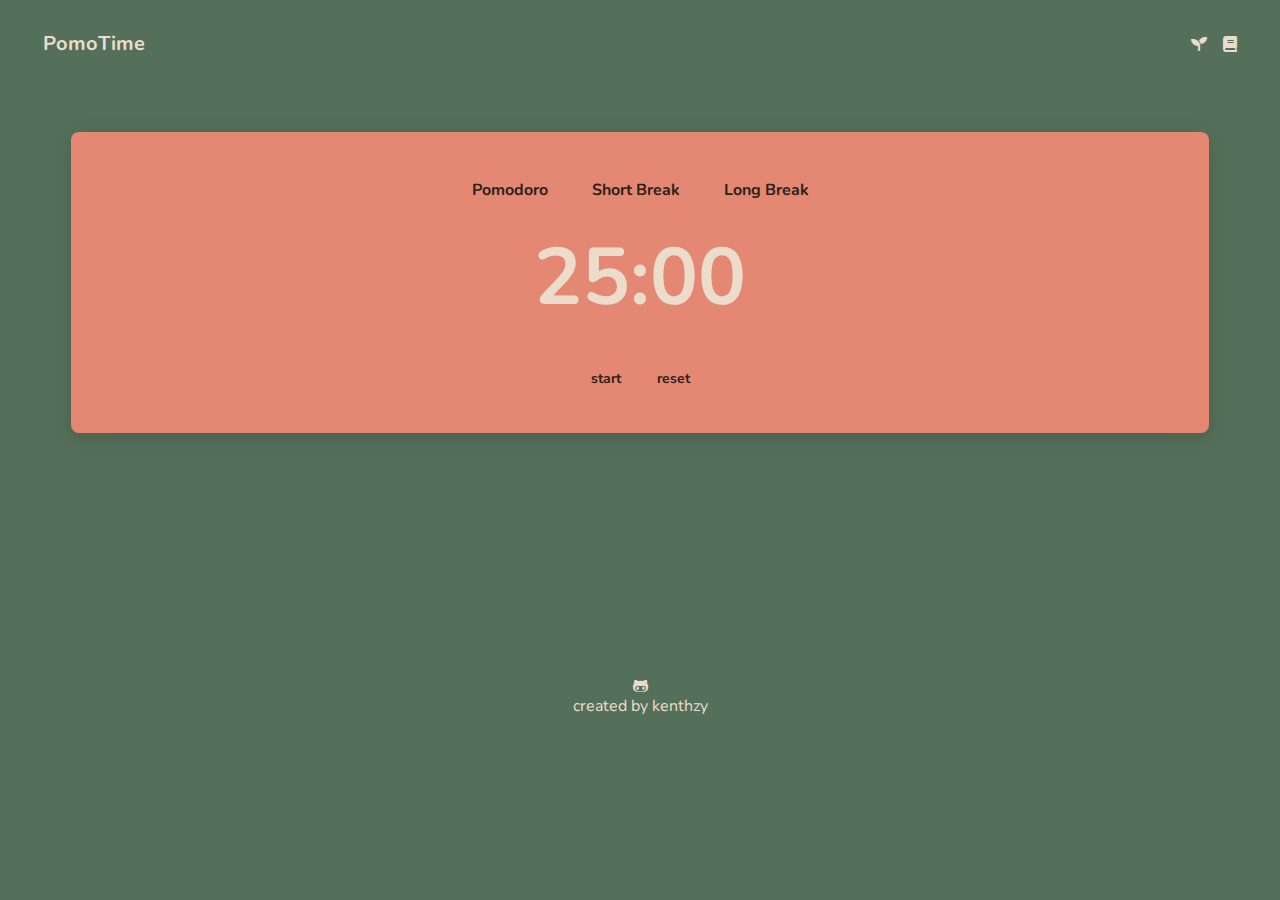
==== index.html @ 982509ae "Update index.html" ====
<html lang="en">
  <head>
    <title>PomoTime</title>
    <meta name="author" content="Kenneth Gonzales">
    <meta name="description" content="PomoTime, an online tool that helps you stay focused and productive with the Pomodoro Technique." />
    <meta property="og:title" content="PomoTime | Your Productivity Timer" />
    <meta property="og:url" content="https://kenthzy.github.io/Pomo-Time/" />
    <meta property="og:image" content="https://kenthzy.github.io/Pomo-Time/assets/img/webpreview.png" />
    <link rel="icon" type="image/png" href="https://kenthzy.github.io/Pomo-Time/assets/img/web-logo.png">
    <meta property="og:locale" content="en_GB" />
    <meta property="og:type" content="website" />
    <meta property="og:description" content="PomoTime, an online productivity tool that helps you manage your work with the Pomodoro Technique. Stay focused and efficient with timed work and break sessions." />
    <meta name="keywords" content="Pomodoro timer, productivity timer, focus timer, time management, PomoTime, work timer, study timer, online timer, Pomodoro technique, free productivity tool">
    <meta charset="utf-8">
    <meta name="viewport" content="width=device-width, initial-scale=1.0">
    <link href="https://cdn.jsdelivr.net/npm/bootstrap@5.3.3/dist/css/bootstrap.min.css" rel="stylesheet" integrity="sha384-QWTKZyjpPEjISv5WaRU9OFeRpok6YctnYmDr5pNlyT2bRjXh0JMhjY6hW+ALEwIH" crossorigin="anonymous">
    <link rel="stylesheet" href="https://cdnjs.cloudflare.com/ajax/libs/font-awesome/6.0.0-beta3/css/all.min.css">
    <link rel="stylesheet" href="css/style.css">
  </head>
<body>
  <header>
    <nav class="navbar bg-transparent">
        <div class="container-fluid">
          <a class="navbar-brand" href="/Pomo-Time/index.html">PomoTime</a>
          <div class="icons-container">
            <i class="fa-solid fa-wand-magic" id="toggle-theme-button"></i>
            <a href="/Pomo-Time/about.html"><i class="fa-solid fa-book"></i></a>
          </div>
        </div>
      </nav>
  </header>
  <main>
    <div class="main-content">
    <div class="button-mode">
        <button type="button" class="btn btn-outline-success">Pomodoro</button>
        <button type="button" class="btn btn-outline-primary">Short Break</button>
        <button type="button" class="btn btn-outline-danger">Long Break</button>
    </div>
    <div class="time-text">
        <p>01:23</p>
    </div>
    <div class="button-action">
        <button type="button" class="btn btn-outline-warning btn-sm">start</button>
        <button type="button" class="btn btn-outline-warning btn-sm">reset</button>
    </div>
</div>
<div class="music-track">
  <iframe src="https://open.spotify.com/embed/playlist/4Zjli1P13J5mmSCD5iKAXK?utm_source=generator"  frameBorder="0"  allow="autoplay; clipboard-write; encrypted-media; fullscreen; picture-in-picture" loading="lazy"></iframe>
  
</div>

  </main>
  <script src="js/script.js"></script>
</body>
<footer>
  <a href="https://github.com/kenthzy" target="_blank">
    <i class="fa-brands fa-github-alt"></i>
  </a>
  <p>created by kenthzy</p>
</footer>
</html>
---- css/style.css ----
@import url('https://fonts.googleapis.com/css2?family=Nunito:wght@400;500;800&display=swap');

:root {
    /* COLORS */
    --primary-backgroundcolor: #55705A;
    --primary-color:  #E48873;
    --secondary-color: #ECDCCB;
    --text-color: #2B2119;
    /* SIZES */
    --header-size: 2rem;
    --text-size: 1rem;
    --small-text-size: .8rem;
    --big-text-size: 5rem;
    /* ROUNDNESS */
    --big-roundness: 8px;
    --xs-roundness: 4px;
    /* BOX-SHADOW */
    --box-shadow: rgba(17, 17, 26, 0.1) 0px 4px 16px 0px, rgba(17, 17, 26, 0.05) 0px 8px 32px 0px;
}
*{
    font-family: Nunito;

}
body {
    height: 100%;
    max-width: 1250px;
    padding: 1rem;
    margin: 0 auto;
    background-color: var(--primary-backgroundcolor);
    color: var(--secondary-color);
}
.navbar-brand{
    font-weight: bolder;
    color: var(--secondary-color);
}
.navbar-brand:hover{
    font-weight: bolder;
    color: var(--text-color);
}
.icons-container {
    display: flex;
    gap: 1rem; 
    align-items: baseline;
    cursor: pointer;
  }
.fa-wand-magic:hover, .fa-book:hover {
    color: var(--text-color);
  }
.main-content{
    background-color: var(--primary-color);
    box-shadow: var(--box-shadow);
    border-radius: var(--big-roundness);
    margin: 60px 40px 0px 40px;
    padding: 30px 0px 30px 0px;
}
.time-text{
    justify-content: center;
    display: flex;
}
.time-text p {
    font-size: var(--big-text-size);
    font-weight: bolder;
    color: var(--secondary-color);
}
.button-mode {
    justify-content: center;
    display: flex;
    flex-direction: row;    
}
.btn {
    margin: 10px;
    border: none;
    color: var(--text-color);
    font-weight: bold;
}
.btn:hover{
    background-color: var(--text-color);
}
.btn-sm {
    border: none;
    color: var(--text-color);
}
.btn:hover{
    background-color: var(--secondary-color);
    color: var(--text-color);
}
.btn-sm {
    border: none;
    color: var(--text-color);
}
.btn-sm:hover {
    background-color: var(--secondary-color);
    color: var(--text-color);
}
.button-action {
    display: flex;
    justify-content: center;
}
.btn-sm:active {
    background-color: var(--secondary-color)!important;
    color: var(--text-color)!important;
}
.btn:active {
    background-color: var(--secondary-color)!important;
    color: var(--text-color)!important;
}
.music-track {
    display: flex;
    justify-content: center;
    margin-top: 50px;
}
iframe {
    width: 75%;
    height: 15vh;
    border-radius:var(--big-roundness);
}
footer {
    display: flex; 
    justify-content: center; 
    margin-top: 60px; 
    flex-direction: column; 
    align-items: center
}
a {
    color: var(--secondary-color);
}
a:hover, i:hover {
    color: var(--text-color);
}

/*About Page*/
.guide-book {
    margin: 60px 50px 10px 50px;
    padding: 10px;
    text-align: justify;
    
}
.guide-book h1{
    margin-bottom: 20px;    
    font-weight: bold;
    font-size: var(--text-size);
    color: var(--primary-color);
}
.guide-book a{
    color: var(--text-color);
}
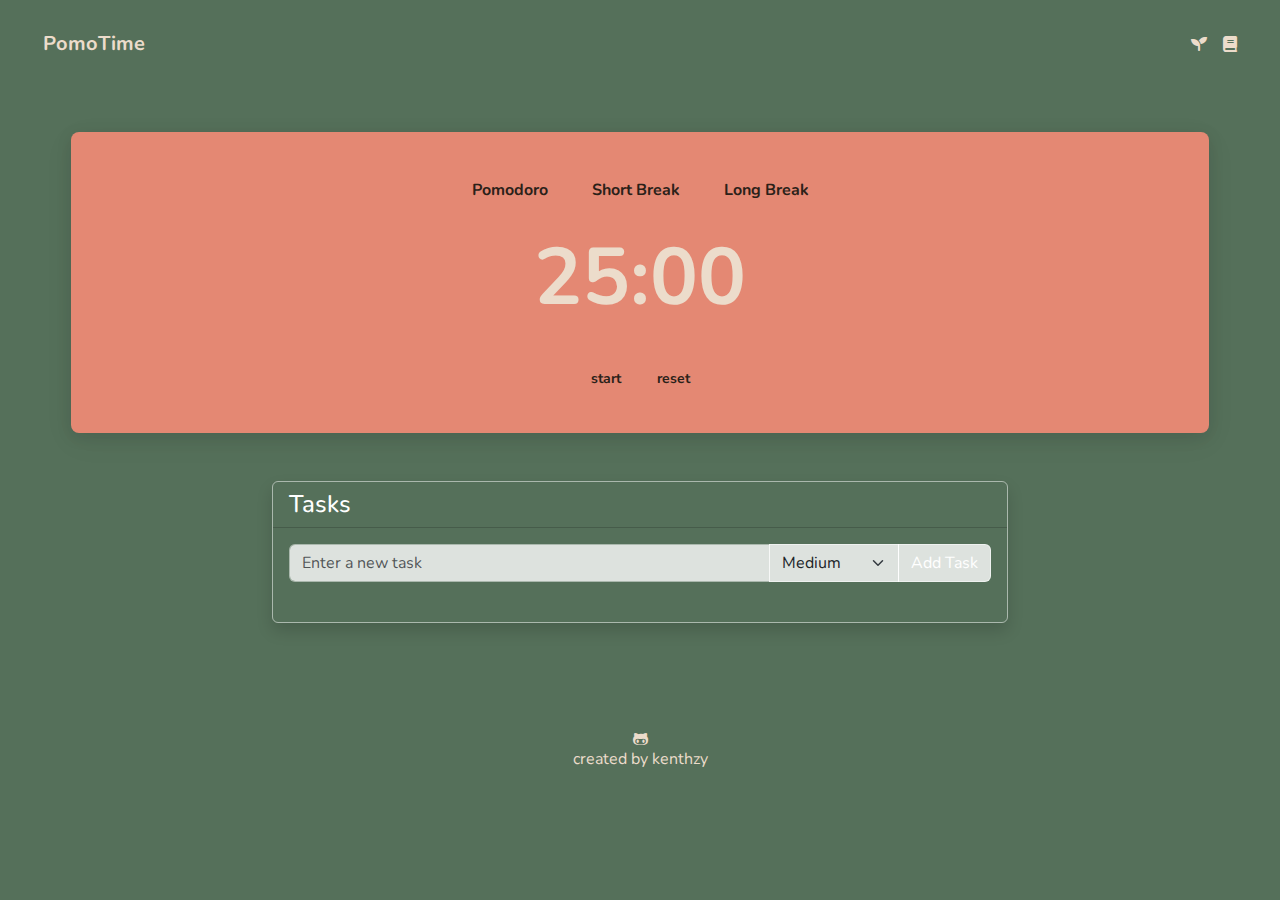
==== commit 770e93e0: "Add Task Manager functionality and update button styles" ====
--- a/index.html
+++ b/index.html
@@ -32,22 +32,48 @@
   <main>
     <div class="main-content">
     <div class="button-mode">
-        <button type="button" class="btn btn-outline-success">Pomodoro</button>
-        <button type="button" class="btn btn-outline-primary">Short Break</button>
-        <button type="button" class="btn btn-outline-danger">Long Break</button>
+        <button type="button" class="btn btn-outline-success btx">Pomodoro</button>
+        <button type="button" class="btn btn-outline-primary btx">Short Break</button>
+        <button type="button" class="btn btn-outline-danger btx">Long Break</button>
     </div>
     <div class="time-text">
         <p>01:23</p>
     </div>
     <div class="button-action">
-        <button type="button" class="btn btn-outline-warning btn-sm">start</button>
-        <button type="button" class="btn btn-outline-warning btn-sm">reset</button>
+        <button type="button" class="btn btn-outline-warning btn-sm btx">start</button>
+        <button type="button" class="btn btn-outline-warning btn-sm btx">reset</button>
     </div>
 </div>
-<div class="music-track">
-  <iframe src="https://open.spotify.com/embed/playlist/4Zjli1P13J5mmSCD5iKAXK?utm_source=generator"  frameBorder="0"  allow="autoplay; clipboard-write; encrypted-media; fullscreen; picture-in-picture" loading="lazy"></iframe>
+
+<!-- Task Manager -->
+<div class="task-manager">
+  <div class="container py-5">
+    <div class="row justify-content-center">
+        <div class="col-md-8">
+            <div class="card shadow bg-transparent">
+                <div class="card-header bg-transparent text-white">
+                    <h1 class="h4 mb-0">Tasks</h1>
+                </div>
+                <div class="card-body">
+                    <form id="taskForm" class="mb-4">
+                        <div class="input-group mb-3">
+                            <input type="text" id="taskInput" class="form-control" placeholder="Enter a new task" required>
+                            <select id="prioritySelect" class="form-select" style="max-width: 130px;">
+                                <option value="low">Low</option>
+                                <option value="medium" selected>Medium</option>
+                                <option value="high">High</option>
+                            </select>
+                            <button type="submit" class="btn btn-primary">Add Task</button>
+                        </div>
+                    </form>
+                    <ul id="taskList" class="list-group"></ul>
+                </div>
+            </div>
+        </div>
+    </div>
+</div>
+</div>
   
-</div>
 
   </main>
   <script src="js/script.js"></script>
--- a/css/style.css
+++ b/css/style.css
@@ -67,7 +67,7 @@
     display: flex;
     flex-direction: row;    
 }
-.btn {
+.btx{
     margin: 10px;
     border: none;
     color: var(--text-color);
@@ -144,3 +144,30 @@
 .guide-book a{
     color: var(--text-color);
 }
+
+/*Task Manager*/
+.task-manager .card {
+    background-color: rgba(255, 255, 255, 0.7); /* Semi-transparent white */
+    border: 1px solid rgba(255, 255, 255, 0.5); /* Light border for distinction */
+}
+
+.task-manager .card-header {
+    background-color: rgba(0, 0, 0, 0.5); /* Semi-transparent black for contrast */
+    color: white; /* Ensure text is readable */
+}
+
+.task-manager .form-control,
+.task-manager .form-select,
+.task-manager .btn {
+    background-color: rgba(255, 255, 255, 0.8); /* Slight transparency */
+    border: 1px solid rgba(255, 255, 255, 0.5);
+}
+
+.task-manager .list-group {
+    background-color: rgba(255, 255, 255, 0.6); /* Slightly more transparent */
+}
+
+.task-manager .list-group-item {
+    background-color: rgba(255, 255, 255, 0.8); /* Ensure tasks are distinguishable */
+    border: 1px solid rgba(200, 200, 200, 0.5); /* Subtle borders */
+}
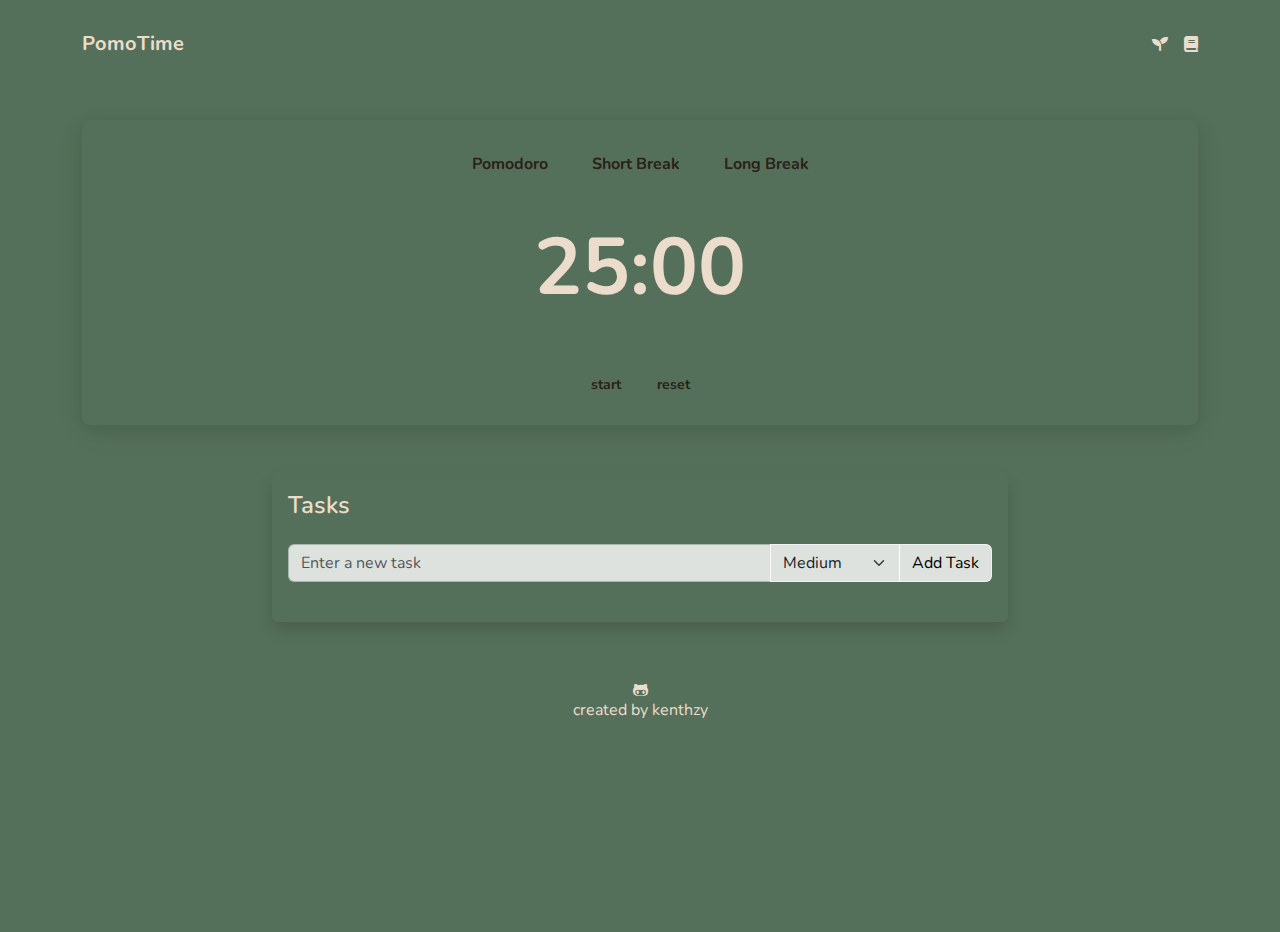
==== commit 36e3b423: "Refactor CSS styles and update HTML structure for improved layout and design" ====
--- a/index.html
+++ b/index.html
@@ -20,41 +20,48 @@
 <body>
   <header>
     <nav class="navbar bg-transparent">
-        <div class="container-fluid">
-          <a class="navbar-brand" href="/Pomo-Time/index.html">PomoTime</a>
-          <div class="icons-container">
-            <i class="fa-solid fa-wand-magic" id="toggle-theme-button"></i>
-            <a href="/Pomo-Time/about.html"><i class="fa-solid fa-book"></i></a>
-          </div>
+      <div class="container">
+        <a class="navbar-brand" href="/Pomo-Time/index.html">PomoTime</a>
+        <div class="icons-container">
+          <i class="fa-solid fa-wand-magic" id="toggle-theme-button"></i>
+          <a href="/Pomo-Time/about.html"><i class="fa-solid fa-book"></i></a>
         </div>
-      </nav>
+      </div>
+    </nav>
   </header>
+
+
   <main>
-    <div class="main-content">
-    <div class="button-mode">
-        <button type="button" class="btn btn-outline-success btx">Pomodoro</button>
-        <button type="button" class="btn btn-outline-primary btx">Short Break</button>
-        <button type="button" class="btn btn-outline-danger btx">Long Break</button>
+    <div class="container py-5 mb-0">
+      <div class="main-content" style="background-color: transparent;">
+        <div class="button-mode p-3">
+          <button type="button" class="btn btn-outline-success btx" style="background-color: transparent;">Pomodoro</button>
+          <button type="button" class="btn btn-outline-primary btx" style="background-color: transparent;">Short Break</button>
+          <button type="button" class="btn btn-outline-danger btx" style="background-color: transparent;">Long Break</button>
+        </div>
+        <div class="time-text" style="background-color: transparent;">
+          <p style="background-color: transparent;">01:23</p>
+        </div>
+        <div class="button-action p-3">
+          <button type="button" class="btn btn-outline-warning btn-sm btx" style="background-color: transparent;">start</button>
+          <button type="button" class="btn btn-outline-warning btn-sm btx" style="background-color: transparent;">reset</button>
+        </div>
+      </div>
     </div>
-    <div class="time-text">
-        <p>01:23</p>
-    </div>
-    <div class="button-action">
-        <button type="button" class="btn btn-outline-warning btn-sm btx">start</button>
-        <button type="button" class="btn btn-outline-warning btn-sm btx">reset</button>
-    </div>
-</div>
+  </main>
+
+  </main>
 
 <!-- Task Manager -->
 <div class="task-manager">
-  <div class="container py-5">
+  <div class="container">
     <div class="row justify-content-center">
         <div class="col-md-8">
             <div class="card shadow bg-transparent">
-                <div class="card-header bg-transparent text-white">
+                <div class="card-header bg-transparent ">
                     <h1 class="h4 mb-0">Tasks</h1>
                 </div>
-                <div class="card-body">
+                <div class="card-body bg-transparent">
                     <form id="taskForm" class="mb-4">
                         <div class="input-group mb-3">
                             <input type="text" id="taskInput" class="form-control" placeholder="Enter a new task" required>
@@ -63,7 +70,7 @@
                                 <option value="medium" selected>Medium</option>
                                 <option value="high">High</option>
                             </select>
-                            <button type="submit" class="btn btn-primary">Add Task</button>
+                            <button type="submit" class="btn btn-light task-btn">Add Task</button>
                         </div>
                     </form>
                     <ul id="taskList" class="list-group"></ul>
@@ -74,8 +81,6 @@
 </div>
 </div>
   
-
-  </main>
   <script src="js/script.js"></script>
 </body>
 <footer>
--- a/css/style.css
+++ b/css/style.css
@@ -15,7 +15,7 @@
     --big-roundness: 8px;
     --xs-roundness: 4px;
     /* BOX-SHADOW */
-    --box-shadow: rgba(17, 17, 26, 0.1) 0px 4px 16px 0px, rgba(17, 17, 26, 0.05) 0px 8px 32px 0px;
+    --box-shadow: rgba(0, 0, 0, 0.5);
 }
 *{
     font-family: Nunito;
@@ -23,9 +23,7 @@
 }
 body {
     height: 100%;
-    max-width: 1250px;
-    padding: 1rem;
-    margin: 0 auto;
+    margin: 1rem auto;
     background-color: var(--primary-backgroundcolor);
     color: var(--secondary-color);
 }
@@ -50,8 +48,7 @@
     background-color: var(--primary-color);
     box-shadow: var(--box-shadow);
     border-radius: var(--big-roundness);
-    margin: 60px 40px 0px 40px;
-    padding: 30px 0px 30px 0px;
+   
 }
 .time-text{
     justify-content: center;
@@ -146,13 +143,22 @@
 }
 
 /*Task Manager*/
+.h4{
+    margin-top: 10px;
+   color: var(--secondary-color);
+   font-weight: 600;
+}
 .task-manager .card {
-    background-color: rgba(255, 255, 255, 0.7); /* Semi-transparent white */
-    border: 1px solid rgba(255, 255, 255, 0.5); /* Light border for distinction */
+    border:  none;
+}
+
+.task-btn:active {
+    background-color: var(--text-color)!important;
+    color: var(--secondary-color)!important;
 }
 
 .task-manager .card-header {
-    background-color: rgba(0, 0, 0, 0.5); /* Semi-transparent black for contrast */
+    border: none; /* Light border for distinction */
     color: white; /* Ensure text is readable */
 }
 
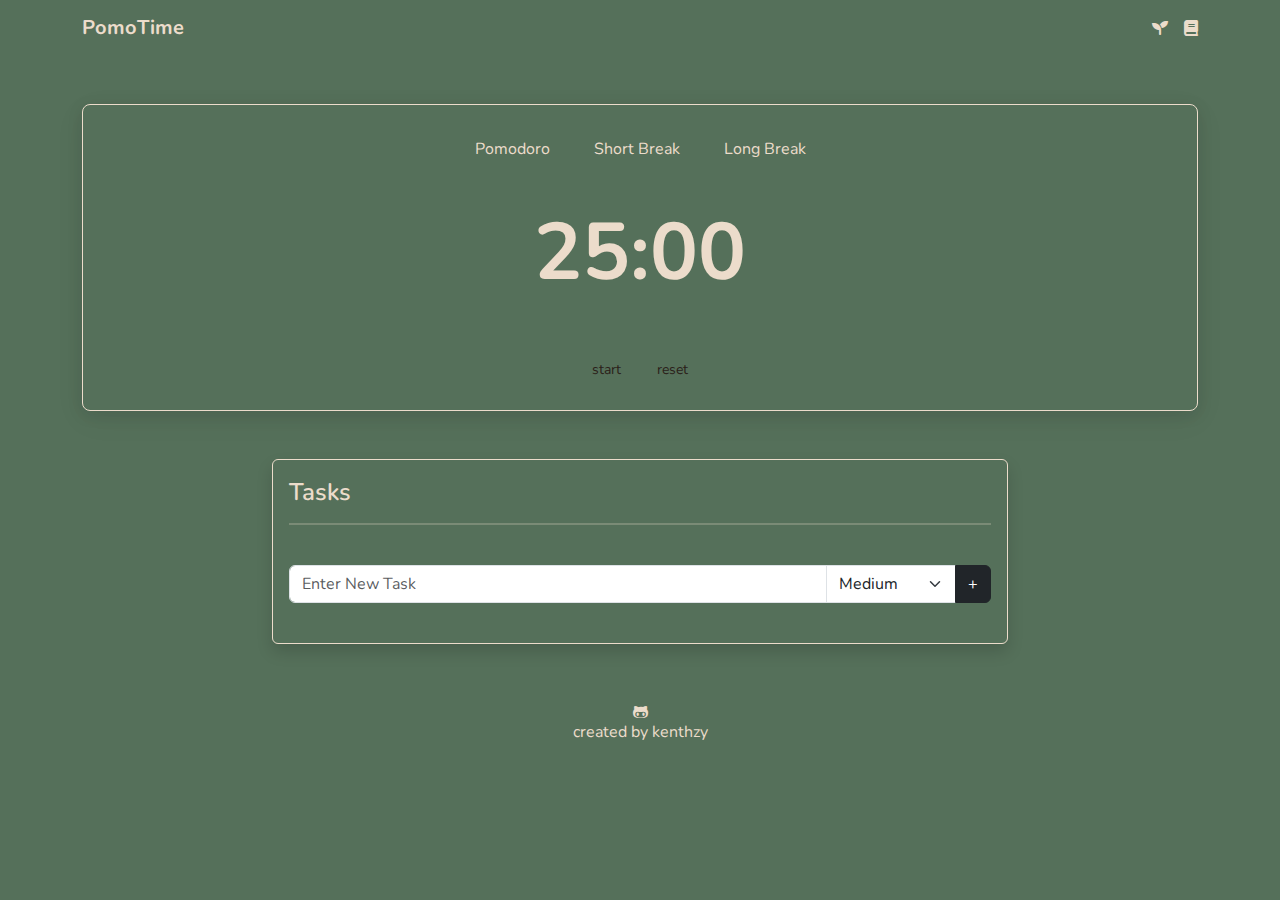
==== commit e4de84c7: "Refactor button styles and update task manager layout for improved usability" ====
--- a/index.html
+++ b/index.html
@@ -24,7 +24,7 @@
         <a class="navbar-brand" href="/Pomo-Time/index.html">PomoTime</a>
         <div class="icons-container">
           <i class="fa-solid fa-wand-magic" id="toggle-theme-button"></i>
-          <a href="/Pomo-Time/about.html"><i class="fa-solid fa-book"></i></a>
+          <a href="/about.html"><i class="fa-solid fa-book"></i></a>
         </div>
       </div>
     </nav>
@@ -35,16 +35,16 @@
     <div class="container py-5 mb-0">
       <div class="main-content" style="background-color: transparent;">
         <div class="button-mode p-3">
-          <button type="button" class="btn btn-outline-success btx" style="background-color: transparent;">Pomodoro</button>
-          <button type="button" class="btn btn-outline-primary btx" style="background-color: transparent;">Short Break</button>
-          <button type="button" class="btn btn-outline-danger btx" style="background-color: transparent;">Long Break</button>
+          <button type="button" class="btn btn-outline-success btx">Pomodoro</button>
+          <button type="button" class="btn btn-outline-primary btx">Short Break</button>
+          <button type="button" class="btn btn-outline-danger btx">Long Break</button>
         </div>
         <div class="time-text" style="background-color: transparent;">
           <p style="background-color: transparent;">01:23</p>
         </div>
         <div class="button-action p-3">
-          <button type="button" class="btn btn-outline-warning btn-sm btx" style="background-color: transparent;">start</button>
-          <button type="button" class="btn btn-outline-warning btn-sm btx" style="background-color: transparent;">reset</button>
+          <button type="button" class="btn btn-outline-primary btn-sm btx">start</button>
+          <button type="button" class="btn btn-outline-primary btn-sm btx">reset</button>
         </div>
       </div>
     </div>
@@ -60,17 +60,20 @@
             <div class="card shadow bg-transparent">
                 <div class="card-header bg-transparent ">
                     <h1 class="h4 mb-0">Tasks</h1>
+                    <hr>
                 </div>
                 <div class="card-body bg-transparent">
                     <form id="taskForm" class="mb-4">
                         <div class="input-group mb-3">
-                            <input type="text" id="taskInput" class="form-control" placeholder="Enter a new task" required>
+                            <input type="text" id="taskInput" class="form-control" placeholder="Enter New Task" required>
                             <select id="prioritySelect" class="form-select" style="max-width: 130px;">
                                 <option value="low">Low</option>
                                 <option value="medium" selected>Medium</option>
                                 <option value="high">High</option>
                             </select>
-                            <button type="submit" class="btn btn-light task-btn">Add Task</button>
+                            <button type="submit" class="btn btn-dark task-btn">
+                              <i class="fa-thin fa-plus"></i>
+                            </button>
                         </div>
                     </form>
                     <ul id="taskList" class="list-group"></ul>
--- a/css/style.css
+++ b/css/style.css
@@ -23,7 +23,6 @@
 }
 body {
     height: 100%;
-    margin: 1rem auto;
     background-color: var(--primary-backgroundcolor);
     color: var(--secondary-color);
 }
@@ -47,6 +46,7 @@
 .main-content{
     background-color: var(--primary-color);
     box-shadow: var(--box-shadow);
+    border:  1px solid var(--secondary-color);
     border-radius: var(--big-roundness);
    
 }
@@ -67,8 +67,9 @@
 .btx{
     margin: 10px;
     border: none;
-    color: var(--text-color);
-    font-weight: bold;
+    color: var(--secondary-color);
+    font-weight: normal;
+    
 }
 .btn:hover{
     background-color: var(--text-color);
@@ -100,16 +101,6 @@
 .btn:active {
     background-color: var(--secondary-color)!important;
     color: var(--text-color)!important;
-}
-.music-track {
-    display: flex;
-    justify-content: center;
-    margin-top: 50px;
-}
-iframe {
-    width: 75%;
-    height: 15vh;
-    border-radius:var(--big-roundness);
 }
 footer {
     display: flex; 
@@ -145,11 +136,11 @@
 /*Task Manager*/
 .h4{
     margin-top: 10px;
-   color: var(--secondary-color);
-   font-weight: 600;
+    color: var(--secondary-color);
+    font-weight: 600;
 }
 .task-manager .card {
-    border:  none;
+    border:  1px solid var(--secondary-color);
 }
 
 .task-btn:active {
@@ -158,22 +149,13 @@
 }
 
 .task-manager .card-header {
-    border: none; /* Light border for distinction */
+    border:none;
     color: white; /* Ensure text is readable */
 }
-
-.task-manager .form-control,
-.task-manager .form-select,
-.task-manager .btn {
-    background-color: rgba(255, 255, 255, 0.8); /* Slight transparency */
-    border: 1px solid rgba(255, 255, 255, 0.5);
+hr {
+    border: 1.5px solid var(--secondary-color);
 }
-
-.task-manager .list-group {
-    background-color: rgba(255, 255, 255, 0.6); /* Slightly more transparent */
+.btx-task {
+    color: red;
+    font-weight: bold;
 }
-
-.task-manager .list-group-item {
-    background-color: rgba(255, 255, 255, 0.8); /* Ensure tasks are distinguishable */
-    border: 1px solid rgba(200, 200, 200, 0.5); /* Subtle borders */
-}
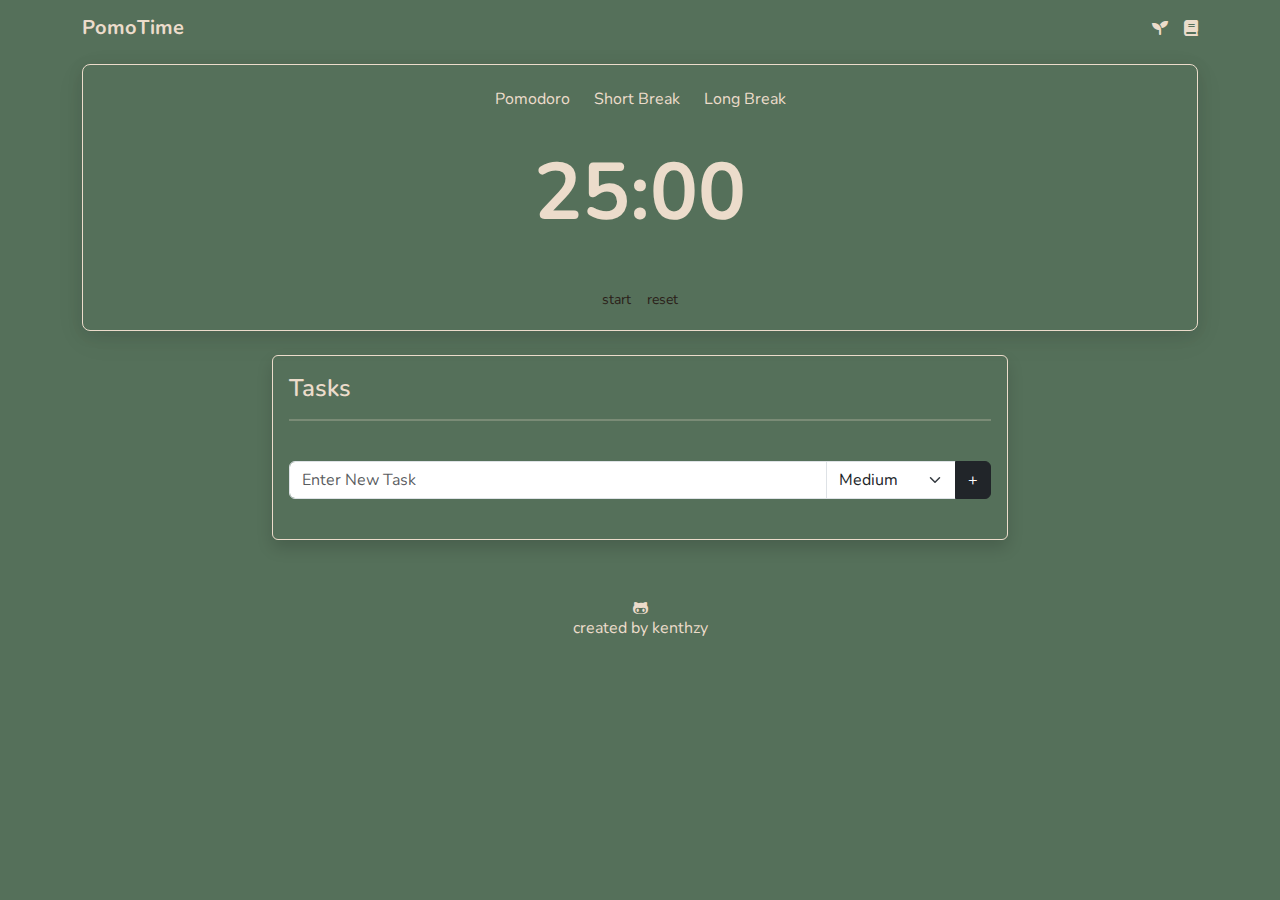
==== commit a75a2ab2: "Refactor main container margins for improved layout and spacing" ====
--- a/index.html
+++ b/index.html
@@ -32,7 +32,7 @@
 
 
   <main>
-    <div class="container py-5 mb-0">
+    <div class="container  mb-4 mt-2">
       <div class="main-content" style="background-color: transparent;">
         <div class="button-mode p-3">
           <button type="button" class="btn btn-outline-success btx">Pomodoro</button>
--- a/css/style.css
+++ b/css/style.css
@@ -62,13 +62,12 @@
 .button-mode {
     justify-content: center;
     display: flex;
-    flex-direction: row;    
 }
 .btx{
-    margin: 10px;
+    justify-content: space-between;
     border: none;
     color: var(--secondary-color);
-    font-weight: normal;
+    
     
 }
 .btn:hover{
@@ -118,7 +117,7 @@
 
 /*About Page*/
 .guide-book {
-    margin: 60px 50px 10px 50px;
+    
     padding: 10px;
     text-align: justify;
     
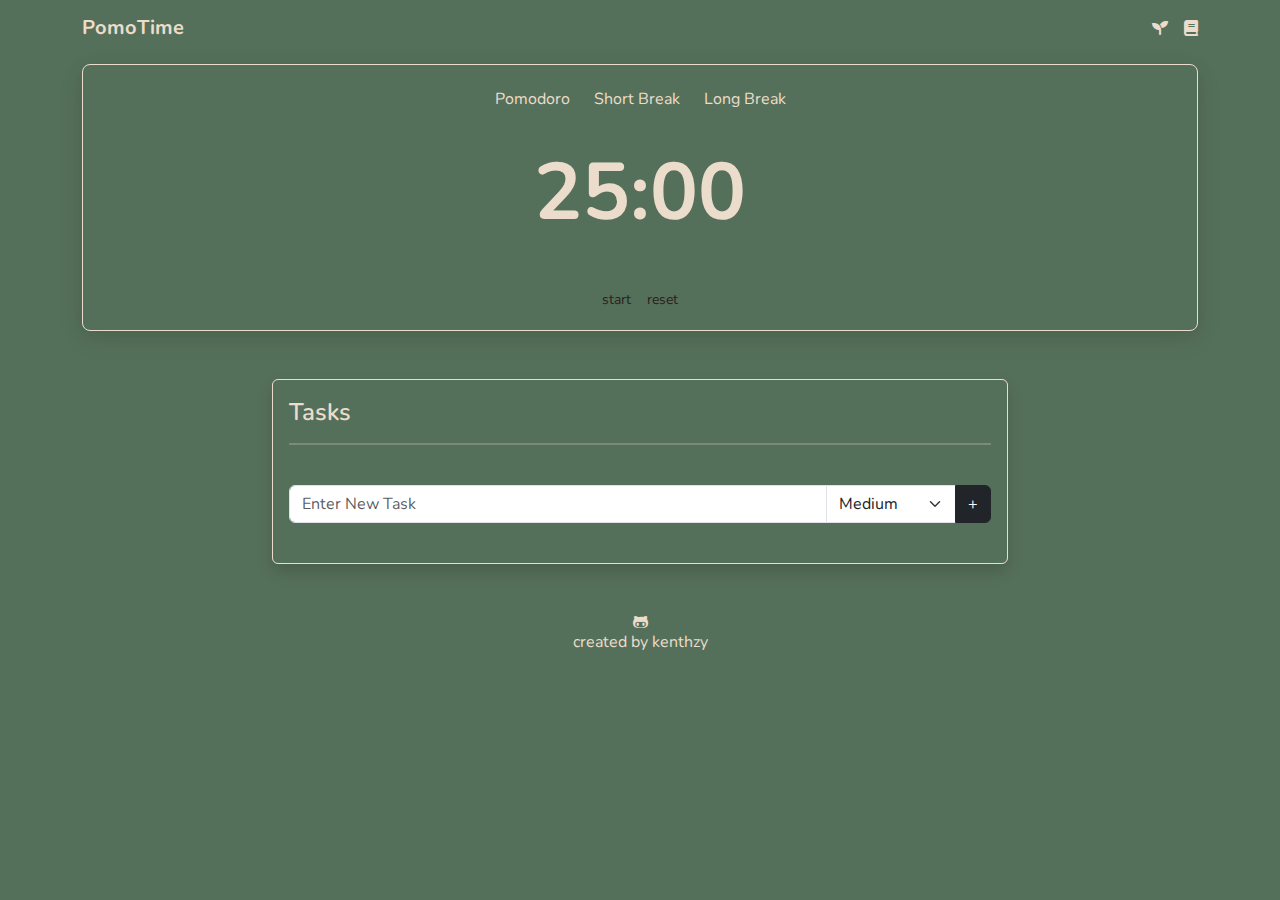
==== commit 4b490d9b: "Refactor footer margin and container spacing for improved layout" ====
--- a/index.html
+++ b/index.html
@@ -32,7 +32,7 @@
 
 
   <main>
-    <div class="container  mb-4 mt-2">
+    <div class="container  mb-5 mt-2">
       <div class="main-content" style="background-color: transparent;">
         <div class="button-mode p-3">
           <button type="button" class="btn btn-outline-success btx">Pomodoro</button>
--- a/css/style.css
+++ b/css/style.css
@@ -104,7 +104,7 @@
 footer {
     display: flex; 
     justify-content: center; 
-    margin-top: 60px; 
+    margin-top: 50px; 
     flex-direction: column; 
     align-items: center
 }
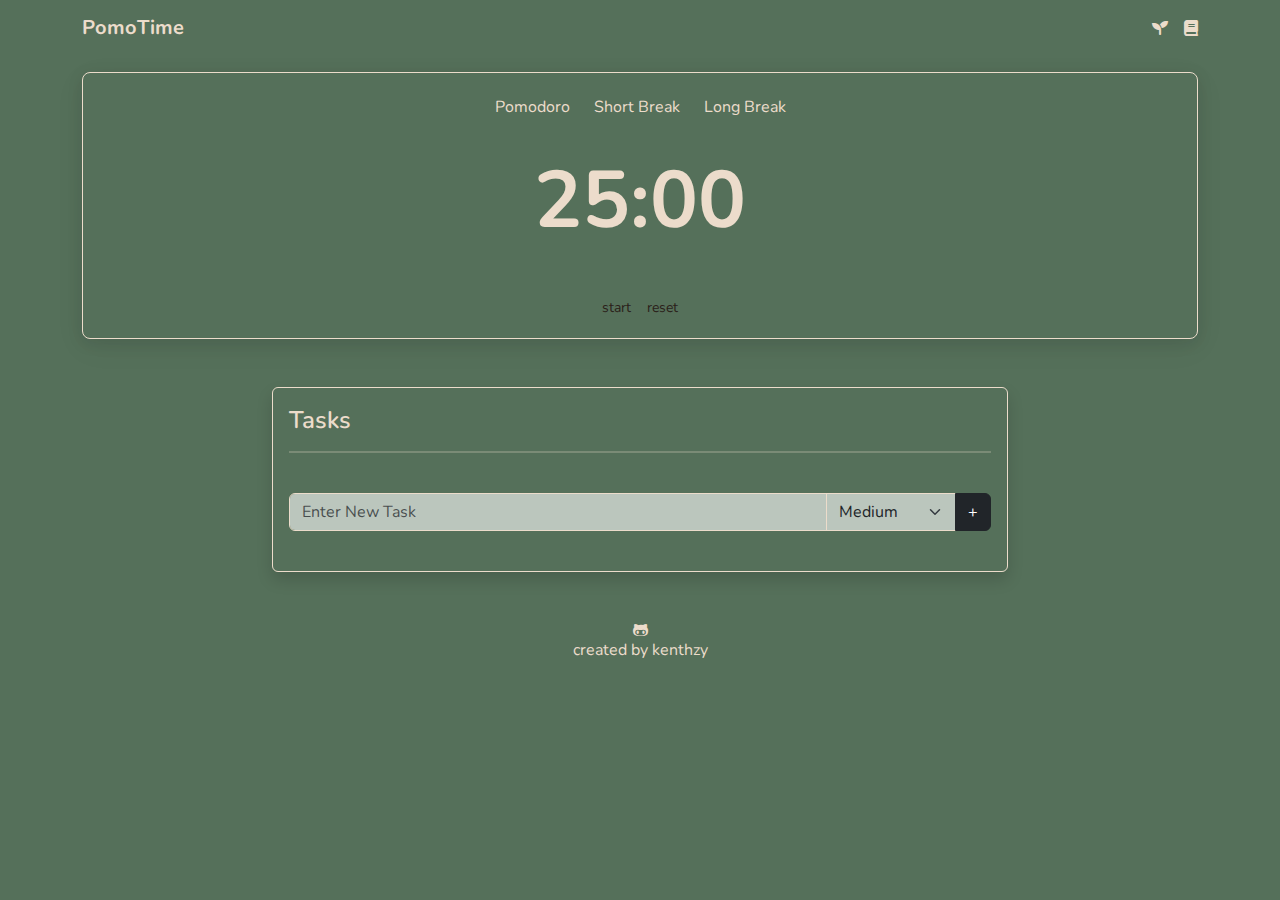
==== commit 45f85cf5: "Refactor task manager styles for improved visibility and layout" ====
--- a/index.html
+++ b/index.html
@@ -32,7 +32,7 @@
 
 
   <main>
-    <div class="container  mb-5 mt-2">
+    <div class="container  mb-5 mt-3">
       <div class="main-content" style="background-color: transparent;">
         <div class="button-mode p-3">
           <button type="button" class="btn btn-outline-success btx">Pomodoro</button>
--- a/css/style.css
+++ b/css/style.css
@@ -158,3 +158,21 @@
     color: red;
     font-weight: bold;
 }
+.task-manager .form-control,
+.task-manager .form-select,
+.task-manager .list-group {
+    background-color: rgba(255, 255, 255, 0.6); /* Slightly more transparent */
+}
+
+.task-manager .list-group-item {
+    background-color: var(--primary-background-color); /* Ensure tasks are distinguishable */
+}
+#taskInput, #prioritySelect{
+    border: 1px solid var(--secondary-color); /* Ensure input fields are visible */
+}
+#taskInput:focus, 
+#prioritySelect:focus {
+    outline: none; /* Remove default outline */
+    box-shadow: none; /* Remove any box-shadow if present */
+    border-color: transparent; /* Remove border color */
+}
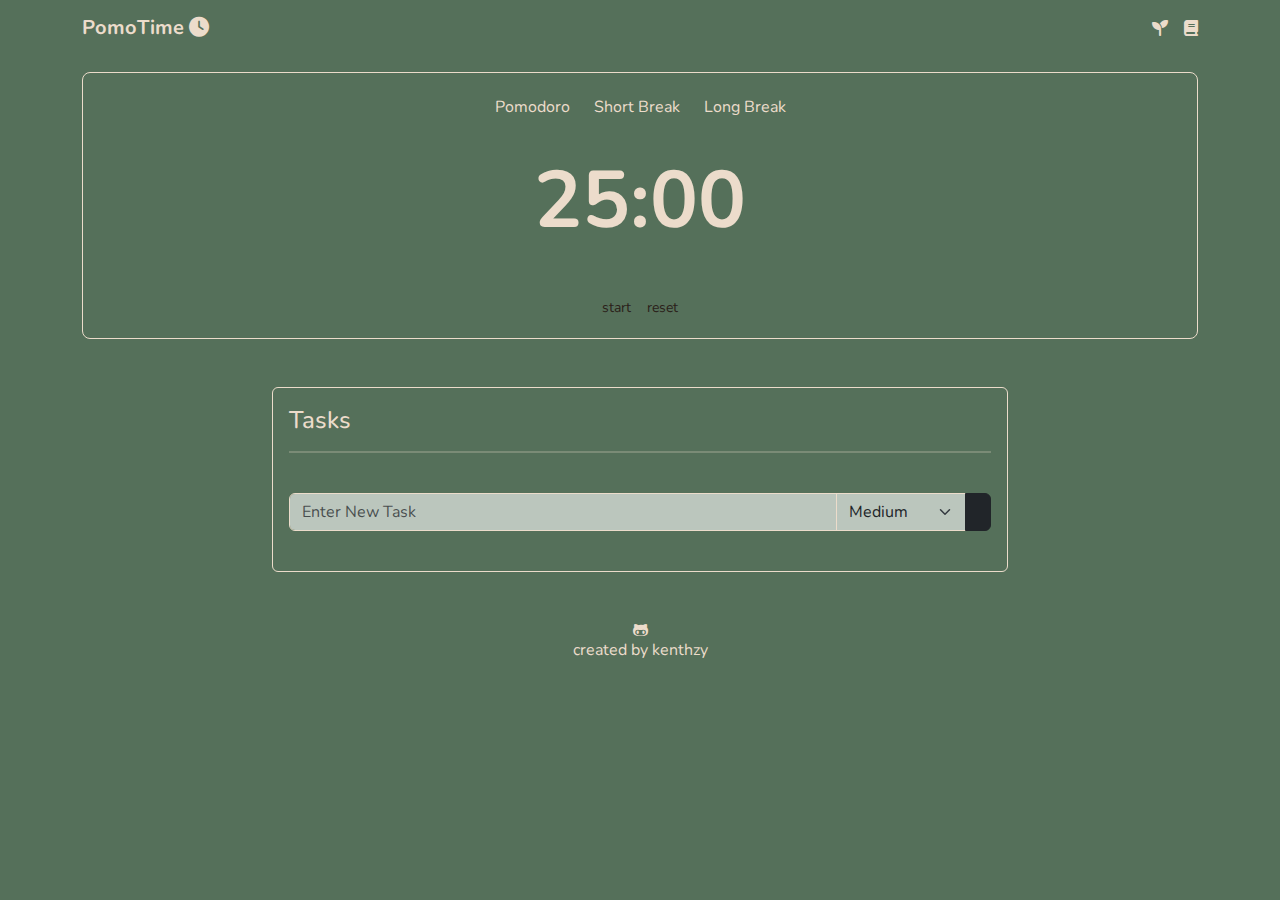
==== commit 7594ba84: "Update styles and HTML structure for improved aesthetics and functionality" ====
--- a/index.html
+++ b/index.html
@@ -14,14 +14,19 @@
     <meta charset="utf-8">
     <meta name="viewport" content="width=device-width, initial-scale=1.0">
     <link href="https://cdn.jsdelivr.net/npm/bootstrap@5.3.3/dist/css/bootstrap.min.css" rel="stylesheet" integrity="sha384-QWTKZyjpPEjISv5WaRU9OFeRpok6YctnYmDr5pNlyT2bRjXh0JMhjY6hW+ALEwIH" crossorigin="anonymous">
-    <link rel="stylesheet" href="https://cdnjs.cloudflare.com/ajax/libs/font-awesome/6.0.0-beta3/css/all.min.css">
+    <link href="https://cdnjs.cloudflare.com/ajax/libs/font-awesome/6.5.0/css/all.min.css" rel="stylesheet">
     <link rel="stylesheet" href="css/style.css">
   </head>
 <body>
   <header>
     <nav class="navbar bg-transparent">
       <div class="container">
-        <a class="navbar-brand" href="/Pomo-Time/index.html">PomoTime</a>
+        <a class="navbar-brand" href="/index.html">
+          PomoTime
+          <i class="fa-solid fa-clock"></i>
+
+         
+        </a>
         <div class="icons-container">
           <i class="fa-solid fa-wand-magic" id="toggle-theme-button"></i>
           <a href="/about.html"><i class="fa-solid fa-book"></i></a>
--- a/css/style.css
+++ b/css/style.css
@@ -44,8 +44,7 @@
     color: var(--text-color);
   }
 .main-content{
-    background-color: var(--primary-color);
-    box-shadow: var(--box-shadow);
+    background-color: var(--primary-color); 
     border:  1px solid var(--secondary-color);
     border-radius: var(--big-roundness);
    
@@ -136,9 +135,9 @@
 .h4{
     margin-top: 10px;
     color: var(--secondary-color);
-    font-weight: 600;
 }
 .task-manager .card {
+    box-shadow: none!important;
     border:  1px solid var(--secondary-color);
 }
 
@@ -149,7 +148,7 @@
 
 .task-manager .card-header {
     border:none;
-    color: white; /* Ensure text is readable */
+    color: white;
 }
 hr {
     border: 1.5px solid var(--secondary-color);
@@ -161,18 +160,18 @@
 .task-manager .form-control,
 .task-manager .form-select,
 .task-manager .list-group {
-    background-color: rgba(255, 255, 255, 0.6); /* Slightly more transparent */
+    background-color: rgba(255, 255, 255, 0.6); 
 }
 
 .task-manager .list-group-item {
-    background-color: var(--primary-background-color); /* Ensure tasks are distinguishable */
+    background-color: var(--primary-background-color); 
 }
 #taskInput, #prioritySelect{
-    border: 1px solid var(--secondary-color); /* Ensure input fields are visible */
+    border: 1px solid var(--secondary-color); 
 }
 #taskInput:focus, 
 #prioritySelect:focus {
-    outline: none; /* Remove default outline */
-    box-shadow: none; /* Remove any box-shadow if present */
-    border-color: transparent; /* Remove border color */
+    outline: none;
+    box-shadow: none; 
+    border-color: transparent;
 }
